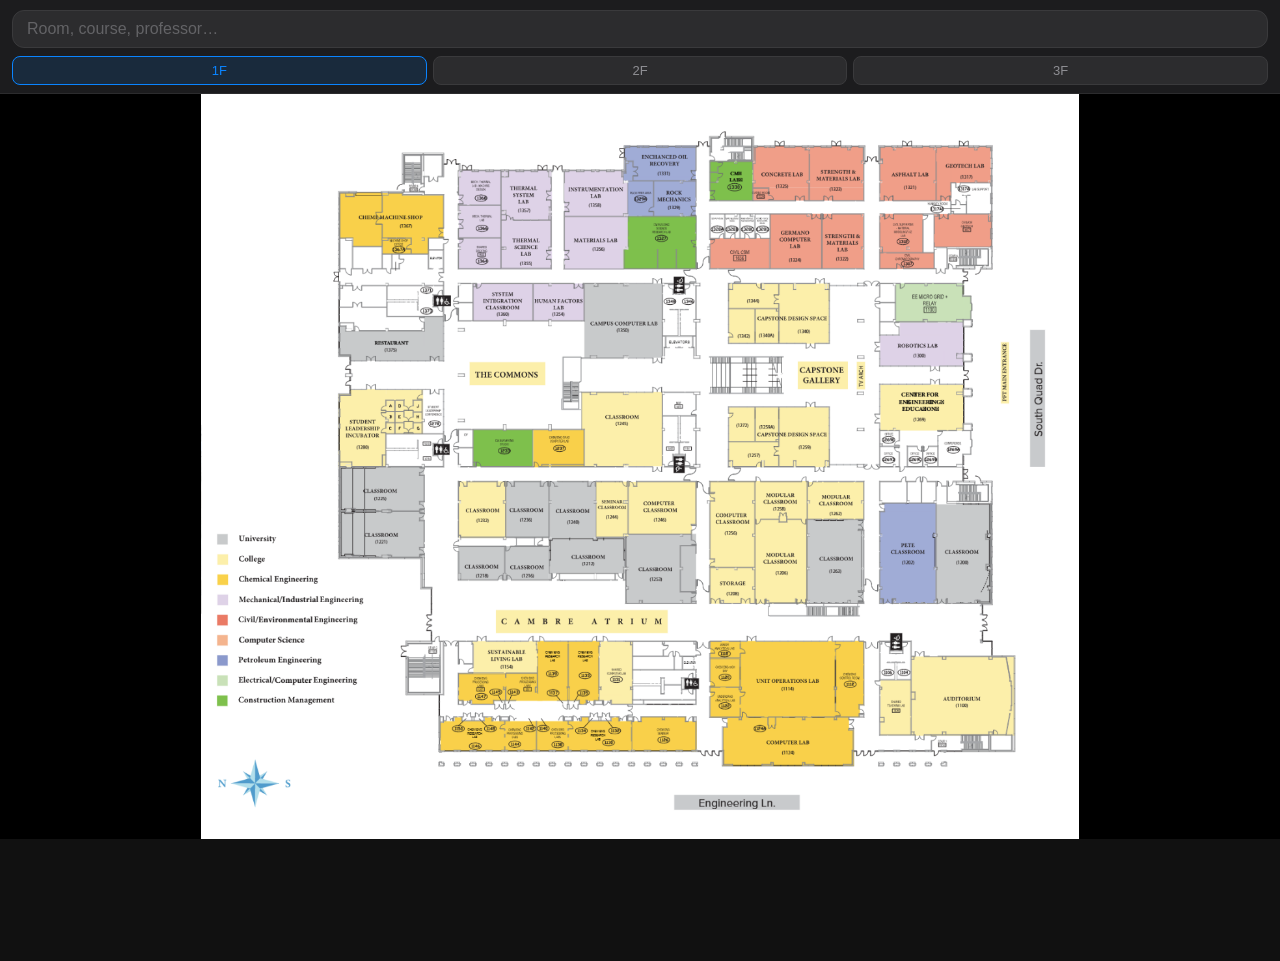
==== CSC7700_HCI_PFTNavigator/index.html @ de1ec4b5 "main frame done. Need data to be annotated. See CSC7700_HCI_PFTNavigator/README.md" ====
<!DOCTYPE html>
<html lang="en">
<head>
<meta charset="UTF-8">
<meta name="viewport" content="width=device-width, initial-scale=1.0, maximum-scale=1.0, user-scalable=no">
<title>PFT Navigator</title>
<style>
/* ── Reset & base ─────────────────────────────── */
*, *::before, *::after { box-sizing: border-box; margin: 0; padding: 0; }
html, body { height: 100%; overflow: hidden; background: #111; font-family: -apple-system, BlinkMacSystemFont, 'Segoe UI', sans-serif; color: #f0f0f0; }

/* ── Layout shell ─────────────────────────────── */
#app { display: flex; flex-direction: column; height: 100dvh; }

/* ── Top bar ──────────────────────────────────── */
#topbar {
  flex-shrink: 0;
  padding: 10px 12px 8px;
  background: #1c1c1e;
  border-bottom: 1px solid #2c2c2e;
  display: flex; flex-direction: column; gap: 8px;
  z-index: 10;
}
#search-row { display: flex; gap: 8px; align-items: center; }
#search-wrap {
  flex: 1; position: relative;
}
#search-input {
  width: 100%; padding: 9px 36px 9px 14px;
  background: #2c2c2e; border: 1.5px solid #3a3a3c;
  border-radius: 12px; color: #f0f0f0;
  font-size: 16px; /* prevents iOS zoom */
  outline: none; appearance: none;
}
#search-input:focus { border-color: #0a84ff; }
#search-input::placeholder { color: #636366; }
#search-clear {
  position: absolute; right: 10px; top: 50%; transform: translateY(-50%);
  background: #636366; border: none; border-radius: 50%;
  width: 18px; height: 18px; color: #111; font-size: 11px;
  cursor: pointer; display: none; align-items: center; justify-content: center;
  line-height: 1;
}
#search-clear.visible { display: flex; }

/* floor tabs */
#floor-tabs { display: flex; gap: 6px; }
.ftab {
  flex: 1; padding: 6px 0; text-align: center;
  background: #2c2c2e; border: 1.5px solid #3a3a3c;
  border-radius: 8px; font-size: 13px; font-weight: 500; color: #8e8e93;
  cursor: pointer; transition: all 0.15s;
}
.ftab.active { background: #0a84ff22; border-color: #0a84ff; color: #0a84ff; }

/* ── Map area ─────────────────────────────────── */
#map-area {
  flex: 1; overflow: hidden; position: relative;
  background: #000; touch-action: none;
}
#map-container {
  position: absolute; transform-origin: 0 0; will-change: transform;
}
#map-img { display: block; max-width: none; user-select: none; -webkit-user-drag: none; }
#path-canvas { position: absolute; top: 0; left: 0; pointer-events: none; }

/* ── Destination card ─────────────────────────── */
#dest-card {
  flex-shrink: 0;
  background: #1c1c1e;
  border-top: 1px solid #2c2c2e;
  padding: 14px 16px 16px;
  transform: translateY(100%);
  transition: transform 0.3s cubic-bezier(0.32, 0.72, 0, 1);
}
#dest-card.visible { transform: translateY(0); }
#dest-card-inner { display: flex; align-items: flex-start; justify-content: space-between; gap: 12px; }
#dest-info { flex: 1; min-width: 0; }
#dest-room {
  font-size: 22px; font-weight: 700; color: #f0f0f0;
  white-space: nowrap; overflow: hidden; text-overflow: ellipsis;
}
#dest-label { font-size: 14px; color: #8e8e93; margin-top: 2px; }
#dest-floor { font-size: 13px; color: #0a84ff; margin-top: 4px; }
#btn-clear-dest {
  background: #2c2c2e; border: 1.5px solid #3a3a3c;
  border-radius: 10px; color: #8e8e93;
  padding: 6px 14px; font-size: 14px; cursor: pointer;
  white-space: nowrap; flex-shrink: 0;
}

/* ── Search results dropdown ──────────────────── */
#results-panel {
  position: absolute; left: 12px; right: 12px;
  top: calc(100% + 4px);
  background: #2c2c2e; border: 1px solid #3a3a3c;
  border-radius: 12px; overflow: hidden;
  max-height: 280px; overflow-y: auto;
  z-index: 100; display: none;
  box-shadow: 0 8px 24px rgba(0,0,0,0.5);
}
#results-panel.open { display: block; }
.result-item {
  padding: 12px 16px; border-bottom: 1px solid #3a3a3c;
  cursor: pointer; display: flex; justify-content: space-between; align-items: center;
}
.result-item:last-child { border-bottom: none; }
.result-item:active { background: #3a3a3c; }
.result-room { font-size: 15px; font-weight: 600; color: #f0f0f0; }
.result-label { font-size: 13px; color: #8e8e93; margin-top: 1px; }
.result-floor { font-size: 12px; color: #0a84ff; background: #0a84ff22; padding: 2px 7px; border-radius: 6px; white-space: nowrap; }
.result-empty { padding: 16px; color: #636366; text-align: center; font-size: 14px; }

/* ── Cross-floor instruction banner ──────────────*/
#crossfloor-banner {
  position: absolute; bottom: 0; left: 0; right: 0;
  background: #ff9f0a22; border-top: 1px solid #ff9f0a55;
  color: #ff9f0a; font-size: 13px; text-align: center;
  padding: 8px 16px; display: none; pointer-events: none;
}
#crossfloor-banner.visible { display: block; }

/* ── Loading overlay ──────────────────────────── */
#loading {
  position: absolute; inset: 0;
  background: #111; display: flex; flex-direction: column;
  align-items: center; justify-content: center; gap: 12px;
  z-index: 50;
}
#loading.hidden { display: none; }
.spinner {
  width: 32px; height: 32px;
  border: 3px solid #3a3a3c; border-top-color: #0a84ff;
  border-radius: 50%; animation: spin 0.8s linear infinite;
}
@keyframes spin { to { transform: rotate(360deg); } }
#loading p { color: #8e8e93; font-size: 14px; }

/* ── No-route notice ──────────────────────────── */
#no-route {
  position: absolute; top: 50%; left: 50%; transform: translate(-50%, -50%);
  background: #2c2c2eee; border: 1px solid #3a3a3c; border-radius: 14px;
  padding: 18px 24px; text-align: center; color: #8e8e93;
  font-size: 14px; display: none; pointer-events: none; z-index: 20;
}
</style>
</head>
<body>
<div id="app">

  <!-- Top bar -->
  <div id="topbar">
    <div id="search-row">
      <div id="search-wrap">
        <input id="search-input" type="search" autocomplete="off" autocorrect="off"
               spellcheck="false" placeholder="Room, course, professor…">
        <button id="search-clear" aria-label="Clear">✕</button>
        <!-- Results dropdown sits inside search-wrap for positioning -->
        <div id="results-panel"></div>
      </div>
    </div>
    <div id="floor-tabs">
      <div class="ftab active" data-floor="1">1F</div>
      <div class="ftab" data-floor="2">2F</div>
      <div class="ftab" data-floor="3">3F</div>
    </div>
  </div>

  <!-- Map -->
  <div id="map-area">
    <div id="map-container">
      <img id="map-img" alt="Floor map">
      <canvas id="path-canvas"></canvas>
    </div>
    <div id="crossfloor-banner"></div>
    <div id="no-route">No path found to this room</div>
    <div id="loading">
      <div class="spinner"></div>
      <p>Loading map…</p>
    </div>
  </div>

  <!-- Destination card -->
  <div id="dest-card">
    <div id="dest-card-inner">
      <div id="dest-info">
        <div id="dest-room">—</div>
        <div id="dest-label"></div>
        <div id="dest-floor"></div>
      </div>
      <button id="btn-clear-dest">Clear</button>
    </div>
  </div>

</div>
<script>
// ═══════════════════════════════════════════════════════
// CONFIG — adjust paths to match your repo structure
// ═══════════════════════════════════════════════════════
const CONFIG = {
  floors: {
    1: 'assets/floor1.png',
    2: 'assets/floor2.png',
    3: 'assets/floor3.png',
  },
  graphFile:  'data/graph.json',
  roomsFile:  'data/rooms.json',
};

// QR anchor param format: ?floor=1&anchor=w_anchor_main_entrance
// If present, sets start node. Otherwise default start per floor is
// the first anchor-type node found on that floor.

// ═══════════════════════════════════════════════════════
// STATE
// ═══════════════════════════════════════════════════════
const S = {
  floor: 1,
  nodes: {},        // id → node
  rooms: [],        // room objects
  roomIndex: [],    // { room, tokens[] } for search
  imgW: 1, imgH: 1,
  scale: 1, panX: 0, panY: 0,
  dest: null,       // selected room object
  startNodeId: null,// current-position node id
  path: null,       // [ nodeId, … ] for current floor segment
  crossFloor: null, // { via: nodeId, targetFloor, targetNodeId } | null
};

// ═══════════════════════════════════════════════════════
// DOM
// ═══════════════════════════════════════════════════════
const mapImg      = document.getElementById('map-img');
const canvas      = document.getElementById('path-canvas');
const ctx         = canvas.getContext('2d');
const mapArea     = document.getElementById('map-area');
const mapCont     = document.getElementById('map-container');
const loading     = document.getElementById('loading');
const searchInput = document.getElementById('search-input');
const searchClear = document.getElementById('search-clear');
const resultsPanel= document.getElementById('results-panel');
const destCard    = document.getElementById('dest-card');
const destRoom    = document.getElementById('dest-room');
const destLabel   = document.getElementById('dest-label');
const destFloor   = document.getElementById('dest-floor');
const noRoute     = document.getElementById('no-route');
const banner      = document.getElementById('crossfloor-banner');

// ═══════════════════════════════════════════════════════
// BOOT
// ═══════════════════════════════════════════════════════
async function boot() {
  // Parse QR params
  const params = new URLSearchParams(location.search);
  const qrFloor  = parseInt(params.get('floor'))  || 1;
  const qrAnchor = params.get('anchor') || null;

  // Load data files in parallel
  const [graphData, roomsData] = await Promise.all([
    fetch(CONFIG.graphFile).then(r => r.json()).catch(() => []),
    fetch(CONFIG.roomsFile).then(r => r.json()).catch(() => []),
  ]);

  // Index nodes
  graphData.forEach(n => { S.nodes[n.id] = n; });

  // Index rooms for search
  S.rooms = roomsData;
  S.roomIndex = roomsData.map(r => ({
    room: r,
    tokens: [
      r.id, r.label,
      ...(r.keywords || []),
    ].filter(Boolean).map(t => t.toString().toLowerCase()),
  }));

  // Determine start node
  if (qrAnchor && S.nodes[qrAnchor]) {
    S.startNodeId = qrAnchor;
    S.floor = S.nodes[qrAnchor].floor || qrFloor;
  } else {
    S.floor = qrFloor;
    S.startNodeId = defaultStart(S.floor);
  }

  // Sync floor tabs
  setFloor(S.floor, false);

  // Load map image for initial floor
  await loadFloorImage(S.floor);
  loading.classList.add('hidden');
}

function defaultStart(floor) {
  // First anchor or stair on this floor as fallback start
  const n = Object.values(S.nodes).find(n => n.floor === floor && (n.type === 'anchor' || n.type === 'stair'));
  return n ? n.id : null;
}

// ═══════════════════════════════════════════════════════
// IMAGE LOADING
// ═══════════════════════════════════════════════════════
const imgCache = {};

function loadFloorImage(floor) {
  return new Promise(resolve => {
    if (imgCache[floor]) {
      applyImage(imgCache[floor]);
      resolve();
      return;
    }
    const img = new Image();
    img.onload = () => {
      imgCache[floor] = img;
      applyImage(img);
      resolve();
    };
    img.onerror = () => resolve(); // graceful fail
    img.src = CONFIG.floors[floor];
  });
}

function applyImage(img) {
  mapImg.src = img.src;
  S.imgW = img.naturalWidth;
  S.imgH = img.naturalHeight;
  canvas.width  = S.imgW;
  canvas.height = S.imgH;
  fitToView();
}

function fitToView() {
  const aw = mapArea.clientWidth;
  const ah = mapArea.clientHeight;
  S.scale = Math.min(aw / S.imgW, ah / S.imgH);
  S.panX = (aw - S.imgW * S.scale) / 2;
  S.panY = (ah - S.imgH * S.scale) / 2;
  applyTransform();
}

// ═══════════════════════════════════════════════════════
// FLOOR SWITCHING
// ═══════════════════════════════════════════════════════
function setFloor(floor, redrawPath = true) {
  S.floor = floor;
  document.querySelectorAll('.ftab').forEach(t => {
    t.classList.toggle('active', parseInt(t.dataset.floor) === floor);
  });
  loadFloorImage(floor).then(() => {
    if (redrawPath) drawRoute();
  });
}

document.getElementById('floor-tabs').addEventListener('click', e => {
  const tab = e.target.closest('.ftab');
  if (!tab) return;
  const floor = parseInt(tab.dataset.floor);
  if (floor !== S.floor) setFloor(floor);
});

// ═══════════════════════════════════════════════════════
// SEARCH
// ═══════════════════════════════════════════════════════
searchInput.addEventListener('input', () => {
  const q = searchInput.value.trim();
  searchClear.classList.toggle('visible', q.length > 0);
  if (q.length < 1) { closeResults(); return; }
  const results = search(q);
  renderResults(results);
});

searchInput.addEventListener('focus', () => {
  if (searchInput.value.trim().length > 0) {
    renderResults(search(searchInput.value.trim()));
  }
});

searchClear.addEventListener('click', () => {
  searchInput.value = '';
  searchClear.classList.remove('visible');
  closeResults();
  searchInput.focus();
});

document.addEventListener('pointerdown', e => {
  if (!resultsPanel.contains(e.target) && e.target !== searchInput) closeResults();
});

function search(q) {
  const terms = q.toLowerCase().split(/\s+/).filter(Boolean);
  const scored = [];
  S.roomIndex.forEach(({ room, tokens }) => {
    let score = 0;
    terms.forEach(term => {
      tokens.forEach(tok => {
        if (tok === term) score += 10;
        else if (tok.startsWith(term)) score += 6;
        else if (tok.includes(term)) score += 2;
      });
    });
    if (score > 0) scored.push({ room, score });
  });
  return scored.sort((a, b) => b.score - a.score).slice(0, 8).map(x => x.room);
}

function renderResults(rooms) {
  if (rooms.length === 0) {
    resultsPanel.innerHTML = '<div class="result-empty">No results</div>';
  } else {
    resultsPanel.innerHTML = rooms.map(r => `
      <div class="result-item" data-rid="${r.id}">
        <div>
          <div class="result-room">${r.id}</div>
          <div class="result-label">${r.label || ''}</div>
        </div>
        <div class="result-floor">Floor ${r.floor}</div>
      </div>`).join('');
    resultsPanel.querySelectorAll('.result-item').forEach(el => {
      el.addEventListener('pointerdown', e => {
        e.preventDefault();
        selectRoom(S.rooms.find(r => r.id === el.dataset.rid));
      });
    });
  }
  resultsPanel.classList.add('open');
}

function closeResults() {
  resultsPanel.classList.remove('open');
}

// ═══════════════════════════════════════════════════════
// ROOM SELECTION & ROUTING
// ═══════════════════════════════════════════════════════
function selectRoom(room) {
  if (!room) return;
  S.dest = room;
  closeResults();
  searchInput.blur();
  searchInput.value = '';
  searchClear.classList.remove('visible');

  // Update destination card
  destRoom.textContent  = room.id;
  destLabel.textContent = room.label || '';
  destFloor.textContent = `Floor ${room.floor}`;
  destCard.classList.add('visible');
  noRoute.style.display = 'none';

  // Compute route
  const route = computeRoute(S.startNodeId, room.doorNode, S.floor, room.floor);

  if (!route) {
    noRoute.style.display = 'block';
    setTimeout(() => { noRoute.style.display = 'none'; }, 2500);
    return;
  }

  S.path = route.segment;
  S.crossFloor = route.crossFloor || null;

  // Switch to start floor to show first segment
  setFloor(S.floor, false);
  // Animate to show path
  setTimeout(() => {
    drawRoute();
    zoomToPath(S.path);
    updateBanner(route);
  }, 50);
}

document.getElementById('btn-clear-dest').addEventListener('click', clearDest);

function clearDest() {
  S.dest = null;
  S.path = null;
  S.crossFloor = null;
  destCard.classList.remove('visible');
  ctx.clearRect(0, 0, canvas.width, canvas.height);
  banner.classList.remove('visible');
}

// ═══════════════════════════════════════════════════════
// PATHFINDING  (BFS)
// ═══════════════════════════════════════════════════════
function computeRoute(startId, destDoorId, startFloor, destFloor) {
  if (!startId || !destDoorId) return null;

  if (startFloor === destFloor) {
    const path = bfs(startId, destDoorId, startFloor);
    if (!path) return null;
    return { segment: path };
  }

  // Cross-floor: find shortest path to any stair/elevator on start floor,
  // then from corresponding node on dest floor to destination.
  const transits = Object.values(S.nodes).filter(
    n => n.floor === startFloor && (n.type === 'stair' || n.type === 'elevator')
  );

  let best = null;
  for (const t of transits) {
    const seg1 = bfs(startId, t.id, startFloor);
    if (!seg1) continue;

    // Find partner node on dest floor (same shaftId)
    const partner = findPartner(t, destFloor);
    if (!partner) continue;

    const seg2 = bfs(partner.id, destDoorId, destFloor);
    if (!seg2) continue;

    const total = seg1.length + seg2.length;
    if (!best || total < best.total) {
      best = {
        total,
        segment: seg1,
        crossFloor: {
          via: t,
          partner,
          seg2,
          targetFloor: destFloor,
        }
      };
    }
  }
  return best || null;
}

// BFS within a single floor
function bfs(startId, goalId, floor) {
  if (startId === goalId) return [startId];
  const visited = new Set([startId]);
  const queue = [[startId, [startId]]];
  while (queue.length) {
    const [cur, path] = queue.shift();
    const node = S.nodes[cur];
    if (!node) continue;
    for (const neighborId of (node.edges || [])) {
      if (visited.has(neighborId)) continue;
      const nb = S.nodes[neighborId];
      if (!nb || nb.floor !== floor) continue;
      const newPath = [...path, neighborId];
      if (neighborId === goalId) return newPath;
      visited.add(neighborId);
      queue.push([neighborId, newPath]);
    }
  }
  return null;
}

// Find same stairwell/elevator on another floor.
// Convention: shaft nodes share a `shaftId` field, OR their id follows
// pattern  w_stair_<shaft>_<floor>  →  strip floor suffix.
function findPartner(node, targetFloor) {
  if (node.shaftId) {
    return Object.values(S.nodes).find(
      n => n.shaftId === node.shaftId && n.floor === targetFloor
    ) || null;
  }
  // Fallback: same type, same approximate position (within 5% of image)
  return Object.values(S.nodes).find(n =>
    n.floor === targetFloor &&
    n.type === node.type &&
    Math.abs(n.nx - node.nx) < 0.05 &&
    Math.abs(n.ny - node.ny) < 0.05
  ) || null;
}

// ═══════════════════════════════════════════════════════
// DRAW ROUTE
// ═══════════════════════════════════════════════════════
function drawRoute() {
  ctx.clearRect(0, 0, canvas.width, canvas.height);
  if (!S.path || !S.dest) return;

  const isOnDestFloor = S.floor === S.dest.floor;
  const isOnStartFloor = !S.crossFloor || S.floor !== S.crossFloor.targetFloor;

  // Which segment to draw?
  let segment = S.path;
  if (S.crossFloor && S.floor === S.crossFloor.targetFloor) {
    segment = S.crossFloor.seg2;
  }

  const pts = segment
    .map(id => S.nodes[id])
    .filter(n => n && n.floor === S.floor);

  if (pts.length < 2) {
    // Single node (destination is adjacent) — just draw the dot
    if (pts.length === 1) drawDestDot(pts[0]);
    return;
  }

  const coords = pts.map(n => ({
    x: n.nx * S.imgW,
    y: n.ny * S.imgH,
  }));

  // ── Animated dashed path ──
  const totalLen = pathLength(coords);
  const dashLen = 28;
  const gapLen  = 14;
  const offset  = (Date.now() / 30) % (dashLen + gapLen);

  ctx.save();
  ctx.strokeStyle = '#0a84ff';
  ctx.lineWidth   = 7;
  ctx.lineCap     = 'round';
  ctx.lineJoin    = 'round';
  ctx.setLineDash([dashLen, gapLen]);
  ctx.lineDashOffset = -offset;

  ctx.beginPath();
  ctx.moveTo(coords[0].x, coords[0].y);
  for (let i = 1; i < coords.length; i++) ctx.lineTo(coords[i].x, coords[i].y);
  ctx.stroke();

  // White underline for contrast
  ctx.globalAlpha = 0.25;
  ctx.strokeStyle = '#ffffff';
  ctx.lineWidth   = 10;
  ctx.setLineDash([]);
  ctx.lineDashOffset = 0;
  ctx.beginPath();
  ctx.moveTo(coords[0].x, coords[0].y);
  for (let i = 1; i < coords.length; i++) ctx.lineTo(coords[i].x, coords[i].y);
  ctx.stroke();
  ctx.restore();

  // ── Start dot (you are here) ──
  drawYouAreHere(coords[0]);

  // ── End marker ──
  if (isOnDestFloor) {
    drawDestDot(pts[pts.length - 1]);
  } else {
    // Cross-floor: draw stair/elevator icon at path end
    drawTransitMarker(coords[coords.length - 1], S.crossFloor.via.type);
  }

  // Animate
  requestAnimationFrame(drawRoute);
}

function pathLength(coords) {
  let len = 0;
  for (let i = 1; i < coords.length; i++) {
    const dx = coords[i].x - coords[i-1].x;
    const dy = coords[i].y - coords[i-1].y;
    len += Math.sqrt(dx*dx + dy*dy);
  }
  return len;
}

function drawYouAreHere(pt) {
  ctx.save();
  // Outer pulse ring
  ctx.beginPath();
  ctx.arc(pt.x, pt.y, 18, 0, Math.PI*2);
  ctx.fillStyle = 'rgba(10,132,255,0.2)';
  ctx.fill();
  // Inner dot
  ctx.beginPath();
  ctx.arc(pt.x, pt.y, 9, 0, Math.PI*2);
  ctx.fillStyle = '#0a84ff';
  ctx.fill();
  ctx.strokeStyle = '#fff';
  ctx.lineWidth = 2.5;
  ctx.stroke();
  ctx.restore();
}

function drawDestDot(node) {
  const x = node.nx * S.imgW;
  const y = node.ny * S.imgH;
  ctx.save();
  // Pin shadow
  ctx.beginPath();
  ctx.arc(x, y, 16, 0, Math.PI*2);
  ctx.fillStyle = 'rgba(255,55,95,0.25)';
  ctx.fill();
  // Pin body
  ctx.beginPath();
  ctx.arc(x, y, 10, 0, Math.PI*2);
  ctx.fillStyle = '#ff375f';
  ctx.fill();
  ctx.strokeStyle = '#fff';
  ctx.lineWidth = 2.5;
  ctx.stroke();
  // Room label above pin
  const label = S.dest?.id || '';
  ctx.font = 'bold 22px -apple-system, sans-serif';
  ctx.textAlign = 'center';
  ctx.fillStyle = '#fff';
  ctx.strokeStyle = '#000';
  ctx.lineWidth = 4;
  ctx.strokeText(label, x, y - 20);
  ctx.fillText(label, x, y - 20);
  ctx.restore();
}

function drawTransitMarker(pt, type) {
  const label = type === 'elevator' ? 'Elevator' : 'Stairs';
  ctx.save();
  ctx.beginPath();
  ctx.arc(pt.x, pt.y, 14, 0, Math.PI*2);
  ctx.fillStyle = '#ff9f0a';
  ctx.fill();
  ctx.strokeStyle = '#fff';
  ctx.lineWidth = 2.5;
  ctx.stroke();
  ctx.font = 'bold 18px -apple-system, sans-serif';
  ctx.textAlign = 'center';
  ctx.fillStyle = '#fff';
  ctx.strokeStyle = '#000';
  ctx.lineWidth = 4;
  ctx.strokeText(label, pt.x, pt.y - 22);
  ctx.fillText(label, pt.x, pt.y - 22);
  ctx.restore();
}

// ═══════════════════════════════════════════════════════
// ZOOM TO PATH
// ═══════════════════════════════════════════════════════
function zoomToPath(segment) {
  const pts = segment
    .map(id => S.nodes[id])
    .filter(n => n && n.floor === S.floor);
  if (pts.length === 0) return;

  const pad = 80;
  const minNx = Math.min(...pts.map(n => n.nx));
  const maxNx = Math.max(...pts.map(n => n.nx));
  const minNy = Math.min(...pts.map(n => n.ny));
  const maxNy = Math.max(...pts.map(n => n.ny));

  const pxW = (maxNx - minNx) * S.imgW || S.imgW * 0.3;
  const pxH = (maxNy - minNy) * S.imgH || S.imgH * 0.3;

  const aw = mapArea.clientWidth;
  const ah = mapArea.clientHeight;
  const scaleX = (aw - pad*2) / pxW;
  const scaleY = (ah - pad*2) / pxH;
  const newScale = Math.min(scaleX, scaleY, 3); // cap at 3×

  const cx = (minNx + maxNx) / 2 * S.imgW;
  const cy = (minNy + maxNy) / 2 * S.imgH;
  S.scale = newScale;
  S.panX = aw/2 - cx * S.scale;
  S.panY = ah/2 - cy * S.scale;
  applyTransform();
}

// ═══════════════════════════════════════════════════════
// CROSS-FLOOR BANNER
// ═══════════════════════════════════════════════════════
function updateBanner(route) {
  if (!route.crossFloor) {
    banner.classList.remove('visible');
    return;
  }
  const { via, targetFloor } = route.crossFloor;
  const verb = via.type === 'elevator' ? 'Take elevator' : 'Take stairs';
  banner.textContent = `${verb} to floor ${targetFloor} → tap floor tab to continue`;
  banner.classList.add('visible');
}

// ═══════════════════════════════════════════════════════
// PAN & ZOOM (touch + mouse)
// ═══════════════════════════════════════════════════════
function applyTransform() {
  mapCont.style.transform = `translate(${S.panX}px,${S.panY}px) scale(${S.scale})`;
}

let lastTouches = null;
mapArea.addEventListener('touchstart', e => {
  lastTouches = getTouches(e);
}, { passive: true });

mapArea.addEventListener('touchmove', e => {
  e.preventDefault();
  const cur = getTouches(e);
  if (!lastTouches) { lastTouches = cur; return; }

  if (cur.length === 1 && lastTouches.length === 1) {
    S.panX += cur[0].x - lastTouches[0].x;
    S.panY += cur[0].y - lastTouches[0].y;
  } else if (cur.length >= 2 && lastTouches.length >= 2) {
    const prevD = dist(lastTouches[0], lastTouches[1]);
    const curD  = dist(cur[0], cur[1]);
    const f = curD / prevD;
    const cx = (cur[0].x + cur[1].x) / 2 - mapArea.getBoundingClientRect().left;
    const cy = (cur[0].y + cur[1].y) / 2 - mapArea.getBoundingClientRect().top;
    S.panX = cx - (cx - S.panX) * f;
    S.panY = cy - (cy - S.panY) * f;
    S.scale *= f;
    // also pan by centroid movement
    const pcx = (lastTouches[0].x + lastTouches[1].x) / 2;
    const pcy = (lastTouches[0].y + lastTouches[1].y) / 2;
    const ncx = (cur[0].x + cur[1].x) / 2;
    const ncy = (cur[0].y + cur[1].y) / 2;
    S.panX += ncx - pcx;
    S.panY += ncy - pcy;
  }
  lastTouches = cur;
  applyTransform();
}, { passive: false });

mapArea.addEventListener('touchend', () => { lastTouches = null; });

// Mouse wheel zoom (desktop testing)
mapArea.addEventListener('wheel', e => {
  e.preventDefault();
  const f = e.deltaY < 0 ? 1.1 : 0.91;
  const rect = mapArea.getBoundingClientRect();
  const cx = e.clientX - rect.left;
  const cy = e.clientY - rect.top;
  S.panX = cx - (cx - S.panX) * f;
  S.panY = cy - (cy - S.panY) * f;
  S.scale *= f;
  applyTransform();
}, { passive: false });

// Mouse drag (desktop testing)
let mouseDrag = false, mouseOrigin = null, mouseOriginPan = null;
mapArea.addEventListener('mousedown', e => {
  if (e.button !== 0) return;
  mouseDrag = true;
  mouseOrigin = { x: e.clientX, y: e.clientY };
  mouseOriginPan = { x: S.panX, y: S.panY };
});
window.addEventListener('mousemove', e => {
  if (!mouseDrag) return;
  S.panX = mouseOriginPan.x + e.clientX - mouseOrigin.x;
  S.panY = mouseOriginPan.y + e.clientY - mouseOrigin.y;
  applyTransform();
});
window.addEventListener('mouseup', () => { mouseDrag = false; });

function getTouches(e) {
  return Array.from(e.touches).map(t => ({ x: t.clientX, y: t.clientY }));
}
function dist(a, b) {
  return Math.hypot(b.x - a.x, b.y - a.y);
}

// ═══════════════════════════════════════════════════════
// RESIZE
// ═══════════════════════════════════════════════════════
window.addEventListener('resize', () => {
  if (S.imgW > 1) fitToView();
});

// ═══════════════════════════════════════════════════════
// START
// ═══════════════════════════════════════════════════════
boot().catch(console.error);
</script>
</body>
</html>
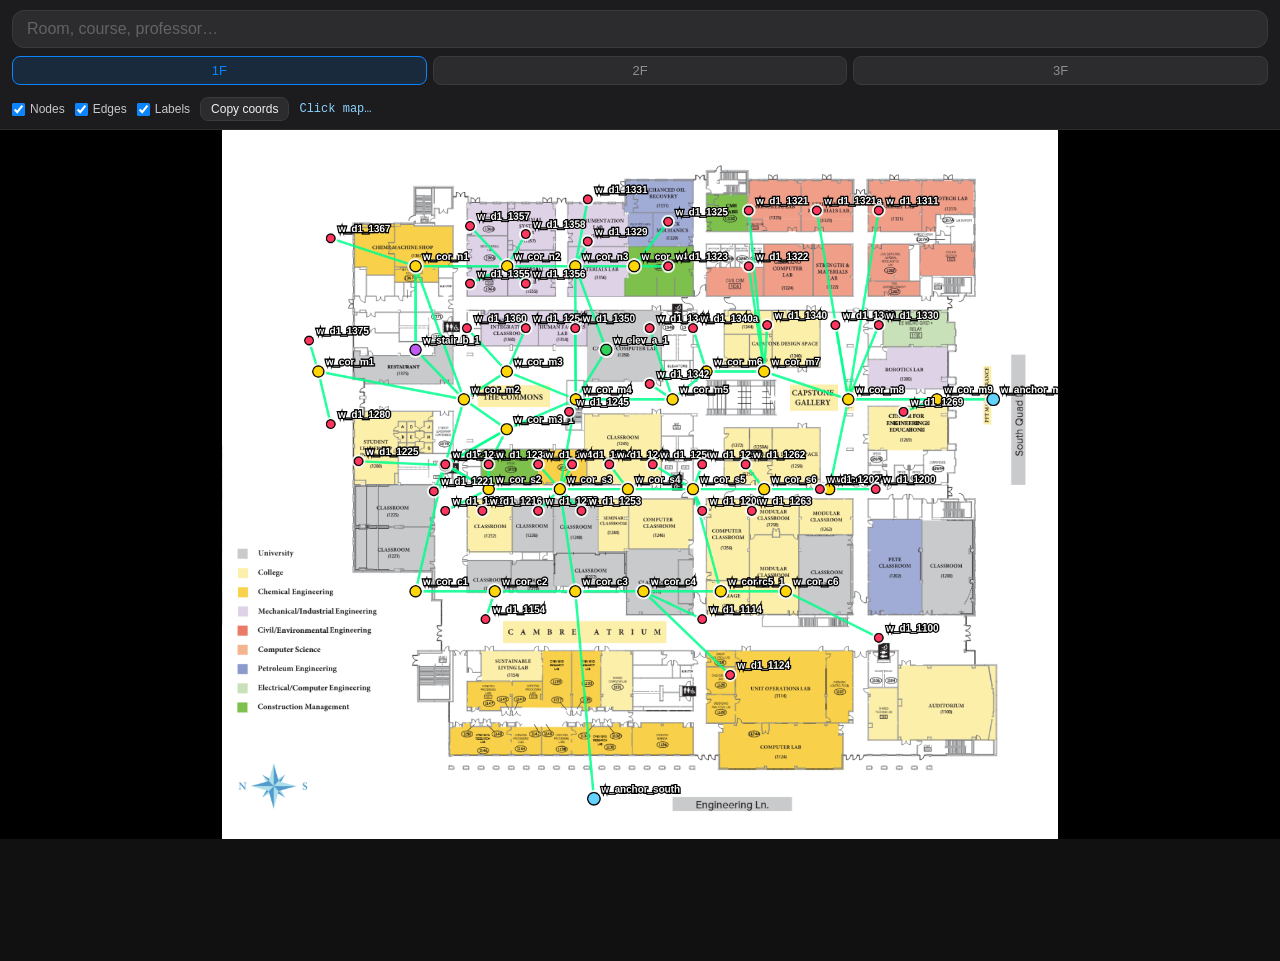
==== commit b38d82d4: "fix paths to 1221" ====
--- a/CSC7700_HCI_PFTNavigator/index.html
+++ b/CSC7700_HCI_PFTNavigator/index.html
@@ -1,172 +1,48 @@
 <!DOCTYPE html>
 <html lang="en">
 <head>
-<meta charset="UTF-8">
-<meta name="viewport" content="width=device-width, initial-scale=1.0, maximum-scale=1.0, user-scalable=no">
-<title>PFT Navigator</title>
-<style>
-/* ── Reset & base ─────────────────────────────── */
-*, *::before, *::after { box-sizing: border-box; margin: 0; padding: 0; }
-html, body { height: 100%; overflow: hidden; background: #111; font-family: -apple-system, BlinkMacSystemFont, 'Segoe UI', sans-serif; color: #f0f0f0; }
-
-/* ── Layout shell ─────────────────────────────── */
-#app { display: flex; flex-direction: column; height: 100dvh; }
-
-/* ── Top bar ──────────────────────────────────── */
-#topbar {
-  flex-shrink: 0;
-  padding: 10px 12px 8px;
-  background: #1c1c1e;
-  border-bottom: 1px solid #2c2c2e;
-  display: flex; flex-direction: column; gap: 8px;
-  z-index: 10;
-}
-#search-row { display: flex; gap: 8px; align-items: center; }
-#search-wrap {
-  flex: 1; position: relative;
-}
-#search-input {
-  width: 100%; padding: 9px 36px 9px 14px;
-  background: #2c2c2e; border: 1.5px solid #3a3a3c;
-  border-radius: 12px; color: #f0f0f0;
-  font-size: 16px; /* prevents iOS zoom */
-  outline: none; appearance: none;
-}
-#search-input:focus { border-color: #0a84ff; }
-#search-input::placeholder { color: #636366; }
-#search-clear {
-  position: absolute; right: 10px; top: 50%; transform: translateY(-50%);
-  background: #636366; border: none; border-radius: 50%;
-  width: 18px; height: 18px; color: #111; font-size: 11px;
-  cursor: pointer; display: none; align-items: center; justify-content: center;
-  line-height: 1;
-}
-#search-clear.visible { display: flex; }
-
-/* floor tabs */
-#floor-tabs { display: flex; gap: 6px; }
-.ftab {
-  flex: 1; padding: 6px 0; text-align: center;
-  background: #2c2c2e; border: 1.5px solid #3a3a3c;
-  border-radius: 8px; font-size: 13px; font-weight: 500; color: #8e8e93;
-  cursor: pointer; transition: all 0.15s;
-}
-.ftab.active { background: #0a84ff22; border-color: #0a84ff; color: #0a84ff; }
-
-/* ── Map area ─────────────────────────────────── */
-#map-area {
-  flex: 1; overflow: hidden; position: relative;
-  background: #000; touch-action: none;
-}
-#map-container {
-  position: absolute; transform-origin: 0 0; will-change: transform;
-}
-#map-img { display: block; max-width: none; user-select: none; -webkit-user-drag: none; }
-#path-canvas { position: absolute; top: 0; left: 0; pointer-events: none; }
-
-/* ── Destination card ─────────────────────────── */
-#dest-card {
-  flex-shrink: 0;
-  background: #1c1c1e;
-  border-top: 1px solid #2c2c2e;
-  padding: 14px 16px 16px;
-  transform: translateY(100%);
-  transition: transform 0.3s cubic-bezier(0.32, 0.72, 0, 1);
-}
-#dest-card.visible { transform: translateY(0); }
-#dest-card-inner { display: flex; align-items: flex-start; justify-content: space-between; gap: 12px; }
-#dest-info { flex: 1; min-width: 0; }
-#dest-room {
-  font-size: 22px; font-weight: 700; color: #f0f0f0;
-  white-space: nowrap; overflow: hidden; text-overflow: ellipsis;
-}
-#dest-label { font-size: 14px; color: #8e8e93; margin-top: 2px; }
-#dest-floor { font-size: 13px; color: #0a84ff; margin-top: 4px; }
-#btn-clear-dest {
-  background: #2c2c2e; border: 1.5px solid #3a3a3c;
-  border-radius: 10px; color: #8e8e93;
-  padding: 6px 14px; font-size: 14px; cursor: pointer;
-  white-space: nowrap; flex-shrink: 0;
-}
-
-/* ── Search results dropdown ──────────────────── */
-#results-panel {
-  position: absolute; left: 12px; right: 12px;
-  top: calc(100% + 4px);
-  background: #2c2c2e; border: 1px solid #3a3a3c;
-  border-radius: 12px; overflow: hidden;
-  max-height: 280px; overflow-y: auto;
-  z-index: 100; display: none;
-  box-shadow: 0 8px 24px rgba(0,0,0,0.5);
-}
-#results-panel.open { display: block; }
-.result-item {
-  padding: 12px 16px; border-bottom: 1px solid #3a3a3c;
-  cursor: pointer; display: flex; justify-content: space-between; align-items: center;
-}
-.result-item:last-child { border-bottom: none; }
-.result-item:active { background: #3a3a3c; }
-.result-room { font-size: 15px; font-weight: 600; color: #f0f0f0; }
-.result-label { font-size: 13px; color: #8e8e93; margin-top: 1px; }
-.result-floor { font-size: 12px; color: #0a84ff; background: #0a84ff22; padding: 2px 7px; border-radius: 6px; white-space: nowrap; }
-.result-empty { padding: 16px; color: #636366; text-align: center; font-size: 14px; }
-
-/* ── Cross-floor instruction banner ──────────────*/
-#crossfloor-banner {
-  position: absolute; bottom: 0; left: 0; right: 0;
-  background: #ff9f0a22; border-top: 1px solid #ff9f0a55;
-  color: #ff9f0a; font-size: 13px; text-align: center;
-  padding: 8px 16px; display: none; pointer-events: none;
-}
-#crossfloor-banner.visible { display: block; }
-
-/* ── Loading overlay ──────────────────────────── */
-#loading {
-  position: absolute; inset: 0;
-  background: #111; display: flex; flex-direction: column;
-  align-items: center; justify-content: center; gap: 12px;
-  z-index: 50;
-}
-#loading.hidden { display: none; }
-.spinner {
-  width: 32px; height: 32px;
-  border: 3px solid #3a3a3c; border-top-color: #0a84ff;
-  border-radius: 50%; animation: spin 0.8s linear infinite;
-}
-@keyframes spin { to { transform: rotate(360deg); } }
-#loading p { color: #8e8e93; font-size: 14px; }
-
-/* ── No-route notice ──────────────────────────── */
-#no-route {
-  position: absolute; top: 50%; left: 50%; transform: translate(-50%, -50%);
-  background: #2c2c2eee; border: 1px solid #3a3a3c; border-radius: 14px;
-  padding: 18px 24px; text-align: center; color: #8e8e93;
-  font-size: 14px; display: none; pointer-events: none; z-index: 20;
-}
-</style>
+  <meta charset="UTF-8">
+  <meta name="viewport" content="width=device-width, initial-scale=1.0, maximum-scale=1.0, user-scalable=no">
+  <title>PFT Navigator</title>
+  <link rel="stylesheet" href="styles.css">
 </head>
 <body>
 <div id="app">
 
-  <!-- Top bar -->
   <div id="topbar">
     <div id="search-row">
       <div id="search-wrap">
         <input id="search-input" type="search" autocomplete="off" autocorrect="off"
                spellcheck="false" placeholder="Room, course, professor…">
         <button id="search-clear" aria-label="Clear">✕</button>
-        <!-- Results dropdown sits inside search-wrap for positioning -->
         <div id="results-panel"></div>
       </div>
     </div>
+
     <div id="floor-tabs">
       <div class="ftab active" data-floor="1">1F</div>
       <div class="ftab" data-floor="2">2F</div>
       <div class="ftab" data-floor="3">3F</div>
     </div>
+
+    <div id="debug-toolbar">
+      <label class="debug-toggle">
+        <input type="checkbox" id="toggle-nodes" checked>
+        Nodes
+      </label>
+      <label class="debug-toggle">
+        <input type="checkbox" id="toggle-edges" checked>
+        Edges
+      </label>
+      <label class="debug-toggle">
+        <input type="checkbox" id="toggle-labels" checked>
+        Labels
+      </label>
+      <button id="btn-copy-coords" type="button">Copy coords</button>
+      <div id="debug-readout">Click map…</div>
+    </div>
   </div>
 
-  <!-- Map -->
   <div id="map-area">
     <div id="map-container">
       <img id="map-img" alt="Floor map">
@@ -180,7 +56,6 @@
     </div>
   </div>
 
-  <!-- Destination card -->
   <div id="dest-card">
     <div id="dest-card-inner">
       <div id="dest-info">
@@ -193,670 +68,6 @@
   </div>
 
 </div>
-<script>
-// ═══════════════════════════════════════════════════════
-// CONFIG — adjust paths to match your repo structure
-// ═══════════════════════════════════════════════════════
-const CONFIG = {
-  floors: {
-    1: 'assets/floor1.png',
-    2: 'assets/floor2.png',
-    3: 'assets/floor3.png',
-  },
-  graphFile:  'data/graph.json',
-  roomsFile:  'data/rooms.json',
-};
-
-// QR anchor param format: ?floor=1&anchor=w_anchor_main_entrance
-// If present, sets start node. Otherwise default start per floor is
-// the first anchor-type node found on that floor.
-
-// ═══════════════════════════════════════════════════════
-// STATE
-// ═══════════════════════════════════════════════════════
-const S = {
-  floor: 1,
-  nodes: {},        // id → node
-  rooms: [],        // room objects
-  roomIndex: [],    // { room, tokens[] } for search
-  imgW: 1, imgH: 1,
-  scale: 1, panX: 0, panY: 0,
-  dest: null,       // selected room object
-  startNodeId: null,// current-position node id
-  path: null,       // [ nodeId, … ] for current floor segment
-  crossFloor: null, // { via: nodeId, targetFloor, targetNodeId } | null
-};
-
-// ═══════════════════════════════════════════════════════
-// DOM
-// ═══════════════════════════════════════════════════════
-const mapImg      = document.getElementById('map-img');
-const canvas      = document.getElementById('path-canvas');
-const ctx         = canvas.getContext('2d');
-const mapArea     = document.getElementById('map-area');
-const mapCont     = document.getElementById('map-container');
-const loading     = document.getElementById('loading');
-const searchInput = document.getElementById('search-input');
-const searchClear = document.getElementById('search-clear');
-const resultsPanel= document.getElementById('results-panel');
-const destCard    = document.getElementById('dest-card');
-const destRoom    = document.getElementById('dest-room');
-const destLabel   = document.getElementById('dest-label');
-const destFloor   = document.getElementById('dest-floor');
-const noRoute     = document.getElementById('no-route');
-const banner      = document.getElementById('crossfloor-banner');
-
-// ═══════════════════════════════════════════════════════
-// BOOT
-// ═══════════════════════════════════════════════════════
-async function boot() {
-  // Parse QR params
-  const params = new URLSearchParams(location.search);
-  const qrFloor  = parseInt(params.get('floor'))  || 1;
-  const qrAnchor = params.get('anchor') || null;
-
-  // Load data files in parallel
-  const [graphData, roomsData] = await Promise.all([
-    fetch(CONFIG.graphFile).then(r => r.json()).catch(() => []),
-    fetch(CONFIG.roomsFile).then(r => r.json()).catch(() => []),
-  ]);
-
-  // Index nodes
-  graphData.forEach(n => { S.nodes[n.id] = n; });
-
-  // Index rooms for search
-  S.rooms = roomsData;
-  S.roomIndex = roomsData.map(r => ({
-    room: r,
-    tokens: [
-      r.id, r.label,
-      ...(r.keywords || []),
-    ].filter(Boolean).map(t => t.toString().toLowerCase()),
-  }));
-
-  // Determine start node
-  if (qrAnchor && S.nodes[qrAnchor]) {
-    S.startNodeId = qrAnchor;
-    S.floor = S.nodes[qrAnchor].floor || qrFloor;
-  } else {
-    S.floor = qrFloor;
-    S.startNodeId = defaultStart(S.floor);
-  }
-
-  // Sync floor tabs
-  setFloor(S.floor, false);
-
-  // Load map image for initial floor
-  await loadFloorImage(S.floor);
-  loading.classList.add('hidden');
-}
-
-function defaultStart(floor) {
-  // First anchor or stair on this floor as fallback start
-  const n = Object.values(S.nodes).find(n => n.floor === floor && (n.type === 'anchor' || n.type === 'stair'));
-  return n ? n.id : null;
-}
-
-// ═══════════════════════════════════════════════════════
-// IMAGE LOADING
-// ═══════════════════════════════════════════════════════
-const imgCache = {};
-
-function loadFloorImage(floor) {
-  return new Promise(resolve => {
-    if (imgCache[floor]) {
-      applyImage(imgCache[floor]);
-      resolve();
-      return;
-    }
-    const img = new Image();
-    img.onload = () => {
-      imgCache[floor] = img;
-      applyImage(img);
-      resolve();
-    };
-    img.onerror = () => resolve(); // graceful fail
-    img.src = CONFIG.floors[floor];
-  });
-}
-
-function applyImage(img) {
-  mapImg.src = img.src;
-  S.imgW = img.naturalWidth;
-  S.imgH = img.naturalHeight;
-  canvas.width  = S.imgW;
-  canvas.height = S.imgH;
-  fitToView();
-}
-
-function fitToView() {
-  const aw = mapArea.clientWidth;
-  const ah = mapArea.clientHeight;
-  S.scale = Math.min(aw / S.imgW, ah / S.imgH);
-  S.panX = (aw - S.imgW * S.scale) / 2;
-  S.panY = (ah - S.imgH * S.scale) / 2;
-  applyTransform();
-}
-
-// ═══════════════════════════════════════════════════════
-// FLOOR SWITCHING
-// ═══════════════════════════════════════════════════════
-function setFloor(floor, redrawPath = true) {
-  S.floor = floor;
-  document.querySelectorAll('.ftab').forEach(t => {
-    t.classList.toggle('active', parseInt(t.dataset.floor) === floor);
-  });
-  loadFloorImage(floor).then(() => {
-    if (redrawPath) drawRoute();
-  });
-}
-
-document.getElementById('floor-tabs').addEventListener('click', e => {
-  const tab = e.target.closest('.ftab');
-  if (!tab) return;
-  const floor = parseInt(tab.dataset.floor);
-  if (floor !== S.floor) setFloor(floor);
-});
-
-// ═══════════════════════════════════════════════════════
-// SEARCH
-// ═══════════════════════════════════════════════════════
-searchInput.addEventListener('input', () => {
-  const q = searchInput.value.trim();
-  searchClear.classList.toggle('visible', q.length > 0);
-  if (q.length < 1) { closeResults(); return; }
-  const results = search(q);
-  renderResults(results);
-});
-
-searchInput.addEventListener('focus', () => {
-  if (searchInput.value.trim().length > 0) {
-    renderResults(search(searchInput.value.trim()));
-  }
-});
-
-searchClear.addEventListener('click', () => {
-  searchInput.value = '';
-  searchClear.classList.remove('visible');
-  closeResults();
-  searchInput.focus();
-});
-
-document.addEventListener('pointerdown', e => {
-  if (!resultsPanel.contains(e.target) && e.target !== searchInput) closeResults();
-});
-
-function search(q) {
-  const terms = q.toLowerCase().split(/\s+/).filter(Boolean);
-  const scored = [];
-  S.roomIndex.forEach(({ room, tokens }) => {
-    let score = 0;
-    terms.forEach(term => {
-      tokens.forEach(tok => {
-        if (tok === term) score += 10;
-        else if (tok.startsWith(term)) score += 6;
-        else if (tok.includes(term)) score += 2;
-      });
-    });
-    if (score > 0) scored.push({ room, score });
-  });
-  return scored.sort((a, b) => b.score - a.score).slice(0, 8).map(x => x.room);
-}
-
-function renderResults(rooms) {
-  if (rooms.length === 0) {
-    resultsPanel.innerHTML = '<div class="result-empty">No results</div>';
-  } else {
-    resultsPanel.innerHTML = rooms.map(r => `
-      <div class="result-item" data-rid="${r.id}">
-        <div>
-          <div class="result-room">${r.id}</div>
-          <div class="result-label">${r.label || ''}</div>
-        </div>
-        <div class="result-floor">Floor ${r.floor}</div>
-      </div>`).join('');
-    resultsPanel.querySelectorAll('.result-item').forEach(el => {
-      el.addEventListener('pointerdown', e => {
-        e.preventDefault();
-        selectRoom(S.rooms.find(r => r.id === el.dataset.rid));
-      });
-    });
-  }
-  resultsPanel.classList.add('open');
-}
-
-function closeResults() {
-  resultsPanel.classList.remove('open');
-}
-
-// ═══════════════════════════════════════════════════════
-// ROOM SELECTION & ROUTING
-// ═══════════════════════════════════════════════════════
-function selectRoom(room) {
-  if (!room) return;
-  S.dest = room;
-  closeResults();
-  searchInput.blur();
-  searchInput.value = '';
-  searchClear.classList.remove('visible');
-
-  // Update destination card
-  destRoom.textContent  = room.id;
-  destLabel.textContent = room.label || '';
-  destFloor.textContent = `Floor ${room.floor}`;
-  destCard.classList.add('visible');
-  noRoute.style.display = 'none';
-
-  // Compute route
-  const route = computeRoute(S.startNodeId, room.doorNode, S.floor, room.floor);
-
-  if (!route) {
-    noRoute.style.display = 'block';
-    setTimeout(() => { noRoute.style.display = 'none'; }, 2500);
-    return;
-  }
-
-  S.path = route.segment;
-  S.crossFloor = route.crossFloor || null;
-
-  // Switch to start floor to show first segment
-  setFloor(S.floor, false);
-  // Animate to show path
-  setTimeout(() => {
-    drawRoute();
-    zoomToPath(S.path);
-    updateBanner(route);
-  }, 50);
-}
-
-document.getElementById('btn-clear-dest').addEventListener('click', clearDest);
-
-function clearDest() {
-  S.dest = null;
-  S.path = null;
-  S.crossFloor = null;
-  destCard.classList.remove('visible');
-  ctx.clearRect(0, 0, canvas.width, canvas.height);
-  banner.classList.remove('visible');
-}
-
-// ═══════════════════════════════════════════════════════
-// PATHFINDING  (BFS)
-// ═══════════════════════════════════════════════════════
-function computeRoute(startId, destDoorId, startFloor, destFloor) {
-  if (!startId || !destDoorId) return null;
-
-  if (startFloor === destFloor) {
-    const path = bfs(startId, destDoorId, startFloor);
-    if (!path) return null;
-    return { segment: path };
-  }
-
-  // Cross-floor: find shortest path to any stair/elevator on start floor,
-  // then from corresponding node on dest floor to destination.
-  const transits = Object.values(S.nodes).filter(
-    n => n.floor === startFloor && (n.type === 'stair' || n.type === 'elevator')
-  );
-
-  let best = null;
-  for (const t of transits) {
-    const seg1 = bfs(startId, t.id, startFloor);
-    if (!seg1) continue;
-
-    // Find partner node on dest floor (same shaftId)
-    const partner = findPartner(t, destFloor);
-    if (!partner) continue;
-
-    const seg2 = bfs(partner.id, destDoorId, destFloor);
-    if (!seg2) continue;
-
-    const total = seg1.length + seg2.length;
-    if (!best || total < best.total) {
-      best = {
-        total,
-        segment: seg1,
-        crossFloor: {
-          via: t,
-          partner,
-          seg2,
-          targetFloor: destFloor,
-        }
-      };
-    }
-  }
-  return best || null;
-}
-
-// BFS within a single floor
-function bfs(startId, goalId, floor) {
-  if (startId === goalId) return [startId];
-  const visited = new Set([startId]);
-  const queue = [[startId, [startId]]];
-  while (queue.length) {
-    const [cur, path] = queue.shift();
-    const node = S.nodes[cur];
-    if (!node) continue;
-    for (const neighborId of (node.edges || [])) {
-      if (visited.has(neighborId)) continue;
-      const nb = S.nodes[neighborId];
-      if (!nb || nb.floor !== floor) continue;
-      const newPath = [...path, neighborId];
-      if (neighborId === goalId) return newPath;
-      visited.add(neighborId);
-      queue.push([neighborId, newPath]);
-    }
-  }
-  return null;
-}
-
-// Find same stairwell/elevator on another floor.
-// Convention: shaft nodes share a `shaftId` field, OR their id follows
-// pattern  w_stair_<shaft>_<floor>  →  strip floor suffix.
-function findPartner(node, targetFloor) {
-  if (node.shaftId) {
-    return Object.values(S.nodes).find(
-      n => n.shaftId === node.shaftId && n.floor === targetFloor
-    ) || null;
-  }
-  // Fallback: same type, same approximate position (within 5% of image)
-  return Object.values(S.nodes).find(n =>
-    n.floor === targetFloor &&
-    n.type === node.type &&
-    Math.abs(n.nx - node.nx) < 0.05 &&
-    Math.abs(n.ny - node.ny) < 0.05
-  ) || null;
-}
-
-// ═══════════════════════════════════════════════════════
-// DRAW ROUTE
-// ═══════════════════════════════════════════════════════
-function drawRoute() {
-  ctx.clearRect(0, 0, canvas.width, canvas.height);
-  if (!S.path || !S.dest) return;
-
-  const isOnDestFloor = S.floor === S.dest.floor;
-  const isOnStartFloor = !S.crossFloor || S.floor !== S.crossFloor.targetFloor;
-
-  // Which segment to draw?
-  let segment = S.path;
-  if (S.crossFloor && S.floor === S.crossFloor.targetFloor) {
-    segment = S.crossFloor.seg2;
-  }
-
-  const pts = segment
-    .map(id => S.nodes[id])
-    .filter(n => n && n.floor === S.floor);
-
-  if (pts.length < 2) {
-    // Single node (destination is adjacent) — just draw the dot
-    if (pts.length === 1) drawDestDot(pts[0]);
-    return;
-  }
-
-  const coords = pts.map(n => ({
-    x: n.nx * S.imgW,
-    y: n.ny * S.imgH,
-  }));
-
-  // ── Animated dashed path ──
-  const totalLen = pathLength(coords);
-  const dashLen = 28;
-  const gapLen  = 14;
-  const offset  = (Date.now() / 30) % (dashLen + gapLen);
-
-  ctx.save();
-  ctx.strokeStyle = '#0a84ff';
-  ctx.lineWidth   = 7;
-  ctx.lineCap     = 'round';
-  ctx.lineJoin    = 'round';
-  ctx.setLineDash([dashLen, gapLen]);
-  ctx.lineDashOffset = -offset;
-
-  ctx.beginPath();
-  ctx.moveTo(coords[0].x, coords[0].y);
-  for (let i = 1; i < coords.length; i++) ctx.lineTo(coords[i].x, coords[i].y);
-  ctx.stroke();
-
-  // White underline for contrast
-  ctx.globalAlpha = 0.25;
-  ctx.strokeStyle = '#ffffff';
-  ctx.lineWidth   = 10;
-  ctx.setLineDash([]);
-  ctx.lineDashOffset = 0;
-  ctx.beginPath();
-  ctx.moveTo(coords[0].x, coords[0].y);
-  for (let i = 1; i < coords.length; i++) ctx.lineTo(coords[i].x, coords[i].y);
-  ctx.stroke();
-  ctx.restore();
-
-  // ── Start dot (you are here) ──
-  drawYouAreHere(coords[0]);
-
-  // ── End marker ──
-  if (isOnDestFloor) {
-    drawDestDot(pts[pts.length - 1]);
-  } else {
-    // Cross-floor: draw stair/elevator icon at path end
-    drawTransitMarker(coords[coords.length - 1], S.crossFloor.via.type);
-  }
-
-  // Animate
-  requestAnimationFrame(drawRoute);
-}
-
-function pathLength(coords) {
-  let len = 0;
-  for (let i = 1; i < coords.length; i++) {
-    const dx = coords[i].x - coords[i-1].x;
-    const dy = coords[i].y - coords[i-1].y;
-    len += Math.sqrt(dx*dx + dy*dy);
-  }
-  return len;
-}
-
-function drawYouAreHere(pt) {
-  ctx.save();
-  // Outer pulse ring
-  ctx.beginPath();
-  ctx.arc(pt.x, pt.y, 18, 0, Math.PI*2);
-  ctx.fillStyle = 'rgba(10,132,255,0.2)';
-  ctx.fill();
-  // Inner dot
-  ctx.beginPath();
-  ctx.arc(pt.x, pt.y, 9, 0, Math.PI*2);
-  ctx.fillStyle = '#0a84ff';
-  ctx.fill();
-  ctx.strokeStyle = '#fff';
-  ctx.lineWidth = 2.5;
-  ctx.stroke();
-  ctx.restore();
-}
-
-function drawDestDot(node) {
-  const x = node.nx * S.imgW;
-  const y = node.ny * S.imgH;
-  ctx.save();
-  // Pin shadow
-  ctx.beginPath();
-  ctx.arc(x, y, 16, 0, Math.PI*2);
-  ctx.fillStyle = 'rgba(255,55,95,0.25)';
-  ctx.fill();
-  // Pin body
-  ctx.beginPath();
-  ctx.arc(x, y, 10, 0, Math.PI*2);
-  ctx.fillStyle = '#ff375f';
-  ctx.fill();
-  ctx.strokeStyle = '#fff';
-  ctx.lineWidth = 2.5;
-  ctx.stroke();
-  // Room label above pin
-  const label = S.dest?.id || '';
-  ctx.font = 'bold 22px -apple-system, sans-serif';
-  ctx.textAlign = 'center';
-  ctx.fillStyle = '#fff';
-  ctx.strokeStyle = '#000';
-  ctx.lineWidth = 4;
-  ctx.strokeText(label, x, y - 20);
-  ctx.fillText(label, x, y - 20);
-  ctx.restore();
-}
-
-function drawTransitMarker(pt, type) {
-  const label = type === 'elevator' ? 'Elevator' : 'Stairs';
-  ctx.save();
-  ctx.beginPath();
-  ctx.arc(pt.x, pt.y, 14, 0, Math.PI*2);
-  ctx.fillStyle = '#ff9f0a';
-  ctx.fill();
-  ctx.strokeStyle = '#fff';
-  ctx.lineWidth = 2.5;
-  ctx.stroke();
-  ctx.font = 'bold 18px -apple-system, sans-serif';
-  ctx.textAlign = 'center';
-  ctx.fillStyle = '#fff';
-  ctx.strokeStyle = '#000';
-  ctx.lineWidth = 4;
-  ctx.strokeText(label, pt.x, pt.y - 22);
-  ctx.fillText(label, pt.x, pt.y - 22);
-  ctx.restore();
-}
-
-// ═══════════════════════════════════════════════════════
-// ZOOM TO PATH
-// ═══════════════════════════════════════════════════════
-function zoomToPath(segment) {
-  const pts = segment
-    .map(id => S.nodes[id])
-    .filter(n => n && n.floor === S.floor);
-  if (pts.length === 0) return;
-
-  const pad = 80;
-  const minNx = Math.min(...pts.map(n => n.nx));
-  const maxNx = Math.max(...pts.map(n => n.nx));
-  const minNy = Math.min(...pts.map(n => n.ny));
-  const maxNy = Math.max(...pts.map(n => n.ny));
-
-  const pxW = (maxNx - minNx) * S.imgW || S.imgW * 0.3;
-  const pxH = (maxNy - minNy) * S.imgH || S.imgH * 0.3;
-
-  const aw = mapArea.clientWidth;
-  const ah = mapArea.clientHeight;
-  const scaleX = (aw - pad*2) / pxW;
-  const scaleY = (ah - pad*2) / pxH;
-  const newScale = Math.min(scaleX, scaleY, 3); // cap at 3×
-
-  const cx = (minNx + maxNx) / 2 * S.imgW;
-  const cy = (minNy + maxNy) / 2 * S.imgH;
-  S.scale = newScale;
-  S.panX = aw/2 - cx * S.scale;
-  S.panY = ah/2 - cy * S.scale;
-  applyTransform();
-}
-
-// ═══════════════════════════════════════════════════════
-// CROSS-FLOOR BANNER
-// ═══════════════════════════════════════════════════════
-function updateBanner(route) {
-  if (!route.crossFloor) {
-    banner.classList.remove('visible');
-    return;
-  }
-  const { via, targetFloor } = route.crossFloor;
-  const verb = via.type === 'elevator' ? 'Take elevator' : 'Take stairs';
-  banner.textContent = `${verb} to floor ${targetFloor} → tap floor tab to continue`;
-  banner.classList.add('visible');
-}
-
-// ═══════════════════════════════════════════════════════
-// PAN & ZOOM (touch + mouse)
-// ═══════════════════════════════════════════════════════
-function applyTransform() {
-  mapCont.style.transform = `translate(${S.panX}px,${S.panY}px) scale(${S.scale})`;
-}
-
-let lastTouches = null;
-mapArea.addEventListener('touchstart', e => {
-  lastTouches = getTouches(e);
-}, { passive: true });
-
-mapArea.addEventListener('touchmove', e => {
-  e.preventDefault();
-  const cur = getTouches(e);
-  if (!lastTouches) { lastTouches = cur; return; }
-
-  if (cur.length === 1 && lastTouches.length === 1) {
-    S.panX += cur[0].x - lastTouches[0].x;
-    S.panY += cur[0].y - lastTouches[0].y;
-  } else if (cur.length >= 2 && lastTouches.length >= 2) {
-    const prevD = dist(lastTouches[0], lastTouches[1]);
-    const curD  = dist(cur[0], cur[1]);
-    const f = curD / prevD;
-    const cx = (cur[0].x + cur[1].x) / 2 - mapArea.getBoundingClientRect().left;
-    const cy = (cur[0].y + cur[1].y) / 2 - mapArea.getBoundingClientRect().top;
-    S.panX = cx - (cx - S.panX) * f;
-    S.panY = cy - (cy - S.panY) * f;
-    S.scale *= f;
-    // also pan by centroid movement
-    const pcx = (lastTouches[0].x + lastTouches[1].x) / 2;
-    const pcy = (lastTouches[0].y + lastTouches[1].y) / 2;
-    const ncx = (cur[0].x + cur[1].x) / 2;
-    const ncy = (cur[0].y + cur[1].y) / 2;
-    S.panX += ncx - pcx;
-    S.panY += ncy - pcy;
-  }
-  lastTouches = cur;
-  applyTransform();
-}, { passive: false });
-
-mapArea.addEventListener('touchend', () => { lastTouches = null; });
-
-// Mouse wheel zoom (desktop testing)
-mapArea.addEventListener('wheel', e => {
-  e.preventDefault();
-  const f = e.deltaY < 0 ? 1.1 : 0.91;
-  const rect = mapArea.getBoundingClientRect();
-  const cx = e.clientX - rect.left;
-  const cy = e.clientY - rect.top;
-  S.panX = cx - (cx - S.panX) * f;
-  S.panY = cy - (cy - S.panY) * f;
-  S.scale *= f;
-  applyTransform();
-}, { passive: false });
-
-// Mouse drag (desktop testing)
-let mouseDrag = false, mouseOrigin = null, mouseOriginPan = null;
-mapArea.addEventListener('mousedown', e => {
-  if (e.button !== 0) return;
-  mouseDrag = true;
-  mouseOrigin = { x: e.clientX, y: e.clientY };
-  mouseOriginPan = { x: S.panX, y: S.panY };
-});
-window.addEventListener('mousemove', e => {
-  if (!mouseDrag) return;
-  S.panX = mouseOriginPan.x + e.clientX - mouseOrigin.x;
-  S.panY = mouseOriginPan.y + e.clientY - mouseOrigin.y;
-  applyTransform();
-});
-window.addEventListener('mouseup', () => { mouseDrag = false; });
-
-function getTouches(e) {
-  return Array.from(e.touches).map(t => ({ x: t.clientX, y: t.clientY }));
-}
-function dist(a, b) {
-  return Math.hypot(b.x - a.x, b.y - a.y);
-}
-
-// ═══════════════════════════════════════════════════════
-// RESIZE
-// ═══════════════════════════════════════════════════════
-window.addEventListener('resize', () => {
-  if (S.imgW > 1) fitToView();
-});
-
-// ═══════════════════════════════════════════════════════
-// START
-// ═══════════════════════════════════════════════════════
-boot().catch(console.error);
-</script>
+<script src="apps.js" defer></script>
 </body>
-</html>
+</html>
--- a/CSC7700_HCI_PFTNavigator/styles.css
+++ b/CSC7700_HCI_PFTNavigator/styles.css
@@ -0,0 +1,186 @@
+/* ── Reset & base ─────────────────────────────── */
+*, *::before, *::after { box-sizing: border-box; margin: 0; padding: 0; }
+html, body { height: 100%; overflow: hidden; background: #111; font-family: -apple-system, BlinkMacSystemFont, 'Segoe UI', sans-serif; color: #f0f0f0; }
+
+/* ── Layout shell ─────────────────────────────── */
+#app { display: flex; flex-direction: column; height: 100dvh; }
+
+/* ── Top bar ──────────────────────────────────── */
+#topbar {
+  flex-shrink: 0;
+  padding: 10px 12px 8px;
+  background: #1c1c1e;
+  border-bottom: 1px solid #2c2c2e;
+  display: flex; flex-direction: column; gap: 8px;
+  z-index: 10;
+}
+#search-row { display: flex; gap: 8px; align-items: center; }
+#search-wrap {
+  flex: 1; position: relative;
+}
+#search-input {
+  width: 100%; padding: 9px 36px 9px 14px;
+  background: #2c2c2e; border: 1.5px solid #3a3a3c;
+  border-radius: 12px; color: #f0f0f0;
+  font-size: 16px; /* prevents iOS zoom */
+  outline: none; appearance: none;
+}
+#search-input:focus { border-color: #0a84ff; }
+#search-input::placeholder { color: #636366; }
+#search-clear {
+  position: absolute; right: 10px; top: 50%; transform: translateY(-50%);
+  background: #636366; border: none; border-radius: 50%;
+  width: 18px; height: 18px; color: #111; font-size: 11px;
+  cursor: pointer; display: none; align-items: center; justify-content: center;
+  line-height: 1;
+}
+#search-clear.visible { display: flex; }
+
+/* floor tabs */
+#floor-tabs { display: flex; gap: 6px; }
+.ftab {
+  flex: 1; padding: 6px 0; text-align: center;
+  background: #2c2c2e; border: 1.5px solid #3a3a3c;
+  border-radius: 8px; font-size: 13px; font-weight: 500; color: #8e8e93;
+  cursor: pointer; transition: all 0.15s;
+}
+.ftab.active { background: #0a84ff22; border-color: #0a84ff; color: #0a84ff; }
+
+/* ── Map area ─────────────────────────────────── */
+#map-area {
+  flex: 1; overflow: hidden; position: relative;
+  background: #000; touch-action: none;
+}
+#map-container {
+  position: absolute; transform-origin: 0 0; will-change: transform;
+}
+#map-img { display: block; max-width: none; user-select: none; -webkit-user-drag: none; }
+#path-canvas { position: absolute; top: 0; left: 0; pointer-events: none; }
+
+/* ── Destination card ─────────────────────────── */
+#dest-card {
+  flex-shrink: 0;
+  background: #1c1c1e;
+  border-top: 1px solid #2c2c2e;
+  padding: 14px 16px 16px;
+  transform: translateY(100%);
+  transition: transform 0.3s cubic-bezier(0.32, 0.72, 0, 1);
+}
+#dest-card.visible { transform: translateY(0); }
+#dest-card-inner { display: flex; align-items: flex-start; justify-content: space-between; gap: 12px; }
+#dest-info { flex: 1; min-width: 0; }
+#dest-room {
+  font-size: 22px; font-weight: 700; color: #f0f0f0;
+  white-space: nowrap; overflow: hidden; text-overflow: ellipsis;
+}
+#dest-label { font-size: 14px; color: #8e8e93; margin-top: 2px; }
+#dest-floor { font-size: 13px; color: #0a84ff; margin-top: 4px; }
+#btn-clear-dest {
+  background: #2c2c2e; border: 1.5px solid #3a3a3c;
+  border-radius: 10px; color: #8e8e93;
+  padding: 6px 14px; font-size: 14px; cursor: pointer;
+  white-space: nowrap; flex-shrink: 0;
+}
+
+/* ── Search results dropdown ──────────────────── */
+#results-panel {
+  position: absolute; left: 12px; right: 12px;
+  top: calc(100% + 4px);
+  background: #2c2c2e; border: 1px solid #3a3a3c;
+  border-radius: 12px; overflow: hidden;
+  max-height: 280px; overflow-y: auto;
+  z-index: 100; display: none;
+  box-shadow: 0 8px 24px rgba(0,0,0,0.5);
+}
+#results-panel.open { display: block; }
+.result-item {
+  padding: 12px 16px; border-bottom: 1px solid #3a3a3c;
+  cursor: pointer; display: flex; justify-content: space-between; align-items: center;
+}
+.result-item:last-child { border-bottom: none; }
+.result-item:active { background: #3a3a3c; }
+.result-room { font-size: 15px; font-weight: 600; color: #f0f0f0; }
+.result-label { font-size: 13px; color: #8e8e93; margin-top: 1px; }
+.result-floor { font-size: 12px; color: #0a84ff; background: #0a84ff22; padding: 2px 7px; border-radius: 6px; white-space: nowrap; }
+.result-empty { padding: 16px; color: #636366; text-align: center; font-size: 14px; }
+
+/* ── Cross-floor instruction banner ──────────────*/
+#crossfloor-banner {
+  position: absolute; bottom: 0; left: 0; right: 0;
+  background: #ff9f0a22; border-top: 1px solid #ff9f0a55;
+  color: #ff9f0a; font-size: 13px; text-align: center;
+  padding: 8px 16px; display: none; pointer-events: none;
+}
+#crossfloor-banner.visible { display: block; }
+
+/* ── Loading overlay ──────────────────────────── */
+#loading {
+  position: absolute; inset: 0;
+  background: #111; display: flex; flex-direction: column;
+  align-items: center; justify-content: center; gap: 12px;
+  z-index: 50;
+}
+#loading.hidden { display: none; }
+.spinner {
+  width: 32px; height: 32px;
+  border: 3px solid #3a3a3c; border-top-color: #0a84ff;
+  border-radius: 50%; animation: spin 0.8s linear infinite;
+}
+@keyframes spin { to { transform: rotate(360deg); } }
+#loading p { color: #8e8e93; font-size: 14px; }
+
+/* ── No-route notice ──────────────────────────── */
+#no-route {
+  position: absolute; top: 50%; left: 50%; transform: translate(-50%, -50%);
+  background: #2c2c2eee; border: 1px solid #3a3a3c; border-radius: 14px;
+  padding: 18px 24px; text-align: center; color: #8e8e93;
+  font-size: 14px; display: none; pointer-events: none; z-index: 20;
+}
+
+/* ── Debug toolbar ───────────────────────────── */
+#debug-toolbar {
+  display: flex;
+  align-items: center;
+  gap: 10px;
+  flex-wrap: wrap;
+  margin-top: 4px;
+}
+
+.debug-toggle {
+  display: inline-flex;
+  align-items: center;
+  gap: 5px;
+  font-size: 12px;
+  color: #c7c7cc;
+}
+
+.debug-toggle input {
+  accent-color: #0a84ff;
+}
+
+#btn-copy-coords {
+  background: #2c2c2e;
+  border: 1.5px solid #3a3a3c;
+  border-radius: 8px;
+  color: #f0f0f0;
+  padding: 4px 10px;
+  font-size: 12px;
+  cursor: pointer;
+}
+
+#debug-readout {
+  font-size: 12px;
+  color: #8bd3ff;
+  font-family: ui-monospace, SFMono-Regular, Menlo, monospace;
+  word-break: break-all;
+}
+
+/* make sure canvas stays above image */
+#map-img {
+  position: relative;
+  z-index: 1;
+}
+
+#path-canvas {
+  z-index: 2;
+}
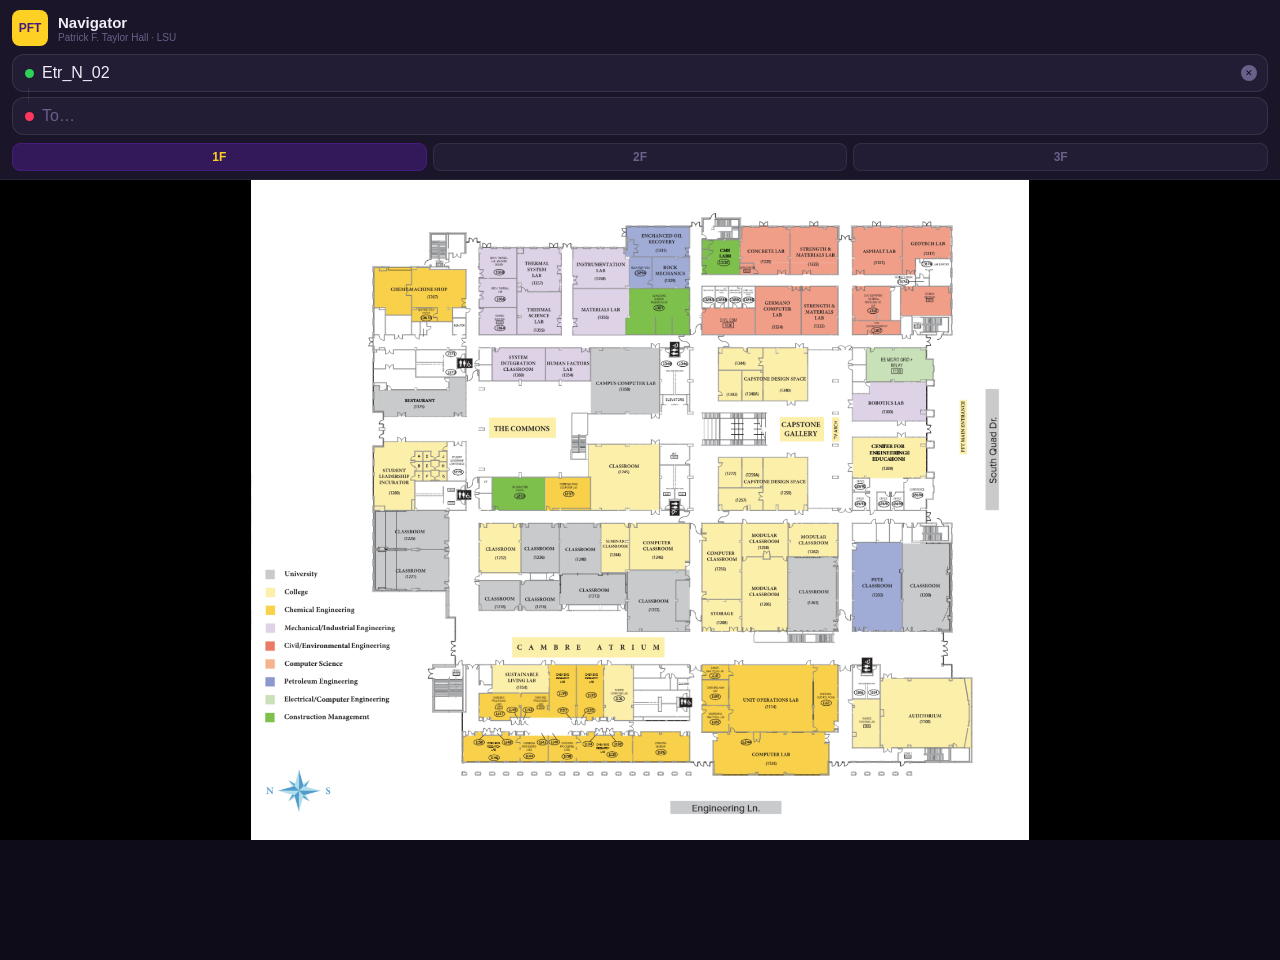
==== commit b09bc3f6: "DONE" ====
--- a/CSC7700_HCI_PFTNavigator/index.html
+++ b/CSC7700_HCI_PFTNavigator/index.html
@@ -1,45 +1,170 @@
 <!DOCTYPE html>
 <html lang="en">
 <head>
-  <meta charset="UTF-8">
-  <meta name="viewport" content="width=device-width, initial-scale=1.0, maximum-scale=1.0, user-scalable=no">
-  <title>PFT Navigator</title>
-  <link rel="stylesheet" href="styles.css">
+<meta charset="UTF-8">
+<meta name="viewport" content="width=device-width, initial-scale=1.0, maximum-scale=1.0, user-scalable=no">
+<title>PFT Navigator · LSU</title>
+<style>
+*, *::before, *::after { box-sizing: border-box; margin: 0; padding: 0; }
+:root {
+  --purple:#461D7C; --gold:#FDD023;
+  --bg:#0F0C1A; --surf:#1A1528; --card:#221C35; --hover:#2C2445;
+  --border:rgba(255,255,255,0.07);
+  --t1:#F0ECF8; --t2:#A89DC0; --t3:#6B608A;
+  --blue:#0a84ff; --red:#ff375f; --amber:#ff9f0a;
+}
+html,body { height:100%; overflow:hidden; background:var(--bg); color:var(--t1); font-family:-apple-system,BlinkMacSystemFont,'Segoe UI',sans-serif; }
+#app { display:flex; flex-direction:column; height:100dvh; }
+
+/* topbar */
+#topbar { flex-shrink:0; z-index:10; background:var(--surf); border-bottom:1px solid var(--border); padding:10px 12px 8px; display:flex; flex-direction:column; gap:8px; position:relative; }
+#hdr-row { display:flex; align-items:center; gap:10px; }
+#hdr-badge { width:36px; height:36px; border-radius:8px; background:var(--gold); color:var(--purple); font-weight:800; font-size:12px; display:flex; align-items:center; justify-content:center; flex-shrink:0; }
+#hdr-title { font-weight:700; font-size:15px; }
+#hdr-sub   { font-size:10px; color:var(--t3); margin-top:1px; }
+
+/* route fields */
+.route-fields { display:flex; flex-direction:column; gap:5px; position:relative; }
+.route-field {
+  display:flex; align-items:center; gap:8px;
+  background:var(--card); border:1.5px solid rgba(255,255,255,0.1);
+  border-radius:12px; padding:0 10px 0 12px;
+  transition:border-color .15s;
+}
+.route-field.active { border-color:rgba(253,208,35,0.5); }
+.route-dot { width:9px; height:9px; border-radius:50%; flex-shrink:0; }
+.dot-from { background:#30d158; }
+.dot-to   { background:var(--red); }
+.route-input {
+  flex:1; padding:9px 0; background:transparent; border:none;
+  color:var(--t1); font-size:16px; outline:none; appearance:none;
+  min-width:0;
+}
+.route-input::placeholder { color:var(--t3); }
+.route-field-clear {
+  background:var(--t3); border:none; border-radius:50%;
+  width:16px; height:16px; color:var(--bg); font-size:9px;
+  cursor:pointer; display:none; align-items:center; justify-content:center; flex-shrink:0;
+}
+.route-field-clear.visible { display:flex; }
+.route-connector {
+  position:absolute; left:16px; top:calc(50% - 8px);
+  width:1px; height:16px; background:var(--border);
+}
+
+/* results dropdown — shared, anchored to topbar */
+#results-panel {
+  position:absolute; left:12px; right:12px; top:calc(100% + 4px);
+  background:var(--card); border:1px solid var(--border); border-radius:12px;
+  overflow:hidden; max-height:300px; overflow-y:auto;
+  z-index:100; display:none; box-shadow:0 8px 24px rgba(0,0,0,.6);
+}
+#results-panel.open { display:block; }
+.result-section-label { padding:7px 14px 3px; font-size:10px; font-weight:700; letter-spacing:.5px; color:var(--t3); }
+.result-item {
+  padding:10px 14px; border-bottom:1px solid var(--border);
+  cursor:pointer; display:flex; align-items:center; gap:10px;
+}
+.result-item:last-child { border-bottom:none; }
+.result-item:active { background:var(--hover); }
+.result-dot { width:9px; height:9px; border-radius:50%; flex-shrink:0; }
+.result-info { flex:1; min-width:0; }
+.result-room  { font-size:14px; font-weight:600; color:var(--t1); }
+.result-label { font-size:11px; color:var(--t3); margin-top:1px; white-space:nowrap; overflow:hidden; text-overflow:ellipsis; }
+.result-floor { font-size:10px; font-weight:700; color:var(--gold); background:rgba(253,208,35,.12); padding:2px 7px; border-radius:6px; white-space:nowrap; flex-shrink:0; }
+.result-empty { padding:16px; color:var(--t3); text-align:center; font-size:13px; }
+
+/* floor tabs */
+#floor-tabs { display:flex; gap:6px; }
+.ftab {
+  flex:1; padding:6px 0; text-align:center;
+  background:var(--card); border:1.5px solid rgba(255,255,255,.08);
+  border-radius:8px; font-size:12px; font-weight:700; color:var(--t3);
+  cursor:pointer; transition:all .15s;
+}
+.ftab.active { background:rgba(70,29,124,.6); border-color:var(--purple); color:var(--gold); }
+
+/* map */
+#map-area { flex:1; overflow:hidden; position:relative; background:#000; touch-action:none; }
+#map-container { position:absolute; transform-origin:0 0; will-change:transform; }
+#map-img { display:block; max-width:none; user-select:none; -webkit-user-drag:none; }
+#path-canvas { position:absolute; top:0; left:0; pointer-events:none; }
+
+/* banner */
+#crossfloor-banner {
+  position:absolute; bottom:0; left:0; right:0;
+  background:rgba(255,159,10,.15); border-top:1px solid rgba(255,159,10,.35);
+  color:var(--amber); font-size:12px; font-weight:500;
+  text-align:center; padding:9px 16px; display:none; pointer-events:none;
+}
+#crossfloor-banner.visible { display:block; }
+
+/* no route */
+#no-route {
+  position:absolute; top:50%; left:50%; transform:translate(-50%,-50%);
+  background:rgba(34,28,53,.95); border:1px solid var(--border);
+  border-radius:14px; padding:16px 22px; color:var(--t2);
+  font-size:13px; display:none; pointer-events:none; z-index:20; text-align:center;
+}
+
+/* loading */
+#loading {
+  position:absolute; inset:0; background:var(--bg);
+  display:flex; flex-direction:column; align-items:center; justify-content:center; gap:12px; z-index:50;
+}
+#loading.hidden { display:none; }
+.spinner { width:30px; height:30px; border:3px solid var(--card); border-top-color:var(--gold); border-radius:50%; animation:spin .8s linear infinite; }
+@keyframes spin { to { transform:rotate(360deg); } }
+#loading p { color:var(--t3); font-size:13px; }
+
+/* dest card */
+#dest-card {
+  flex-shrink:0; background:var(--surf); border-top:1px solid var(--border);
+  transform:translateY(100%); transition:transform .28s cubic-bezier(.32,.72,0,1);
+}
+#dest-card.visible { transform:translateY(0); }
+#dest-dept-bar { height:3px; border-radius:0; transition:background .2s; }
+#dest-card-inner { display:flex; align-items:flex-start; justify-content:space-between; gap:12px; padding:12px 14px 14px; }
+#dest-info { flex:1; min-width:0; }
+#dest-room  { font-size:22px; font-weight:800; color:var(--t1); letter-spacing:-.5px; }
+#dest-label { font-size:12px; color:var(--t2); margin-top:2px; }
+#dest-floor { font-size:11px; color:var(--gold); margin-top:4px; font-weight:600; }
+#btn-clear-dest {
+  background:var(--card); border:1.5px solid rgba(255,255,255,.1);
+  border-radius:10px; color:var(--t3); padding:6px 14px;
+  font-size:13px; cursor:pointer; white-space:nowrap; flex-shrink:0;
+}
+#btn-clear-dest:active { border-color:var(--red); color:var(--red); }
+</style>
 </head>
 <body>
 <div id="app">
-
   <div id="topbar">
-    <div id="search-row">
-      <div id="search-wrap">
-        <input id="search-input" type="search" autocomplete="off" autocorrect="off"
-               spellcheck="false" placeholder="Room, course, professor…">
-        <button id="search-clear" aria-label="Clear">✕</button>
-        <div id="results-panel"></div>
+    <div id="hdr-row">
+      <div id="hdr-badge">PFT</div>
+      <div>
+        <div id="hdr-title">Navigator</div>
+        <div id="hdr-sub">Patrick F. Taylor Hall · LSU</div>
       </div>
     </div>
-
+    <div class="route-fields">
+      <div class="route-field" id="field-from">
+        <div class="route-dot dot-from"></div>
+        <input class="route-input" id="input-from" type="search" autocomplete="off" autocorrect="off" spellcheck="false" placeholder="From…">
+        <button class="route-field-clear" id="clear-from" aria-label="Clear from">✕</button>
+      </div>
+      <div class="route-connector"></div>
+      <div class="route-field" id="field-to">
+        <div class="route-dot dot-to"></div>
+        <input class="route-input" id="input-to" type="search" autocomplete="off" autocorrect="off" spellcheck="false" placeholder="To…">
+        <button class="route-field-clear" id="clear-to" aria-label="Clear to">✕</button>
+      </div>
+    </div>
+    <div id="results-panel"></div>
     <div id="floor-tabs">
       <div class="ftab active" data-floor="1">1F</div>
       <div class="ftab" data-floor="2">2F</div>
       <div class="ftab" data-floor="3">3F</div>
-    </div>
-
-    <div id="debug-toolbar">
-      <label class="debug-toggle">
-        <input type="checkbox" id="toggle-nodes" checked>
-        Nodes
-      </label>
-      <label class="debug-toggle">
-        <input type="checkbox" id="toggle-edges" checked>
-        Edges
-      </label>
-      <label class="debug-toggle">
-        <input type="checkbox" id="toggle-labels" checked>
-        Labels
-      </label>
-      <button id="btn-copy-coords" type="button">Copy coords</button>
-      <div id="debug-readout">Click map…</div>
     </div>
   </div>
 
@@ -50,13 +175,11 @@
     </div>
     <div id="crossfloor-banner"></div>
     <div id="no-route">No path found to this room</div>
-    <div id="loading">
-      <div class="spinner"></div>
-      <p>Loading map…</p>
-    </div>
+    <div id="loading"><div class="spinner"></div><p>Loading…</p></div>
   </div>
 
   <div id="dest-card">
+    <div id="dest-dept-bar"></div>
     <div id="dest-card-inner">
       <div id="dest-info">
         <div id="dest-room">—</div>
@@ -66,8 +189,7 @@
       <button id="btn-clear-dest">Clear</button>
     </div>
   </div>
-
 </div>
 <script src="apps.js" defer></script>
 </body>
-</html>+</html>
